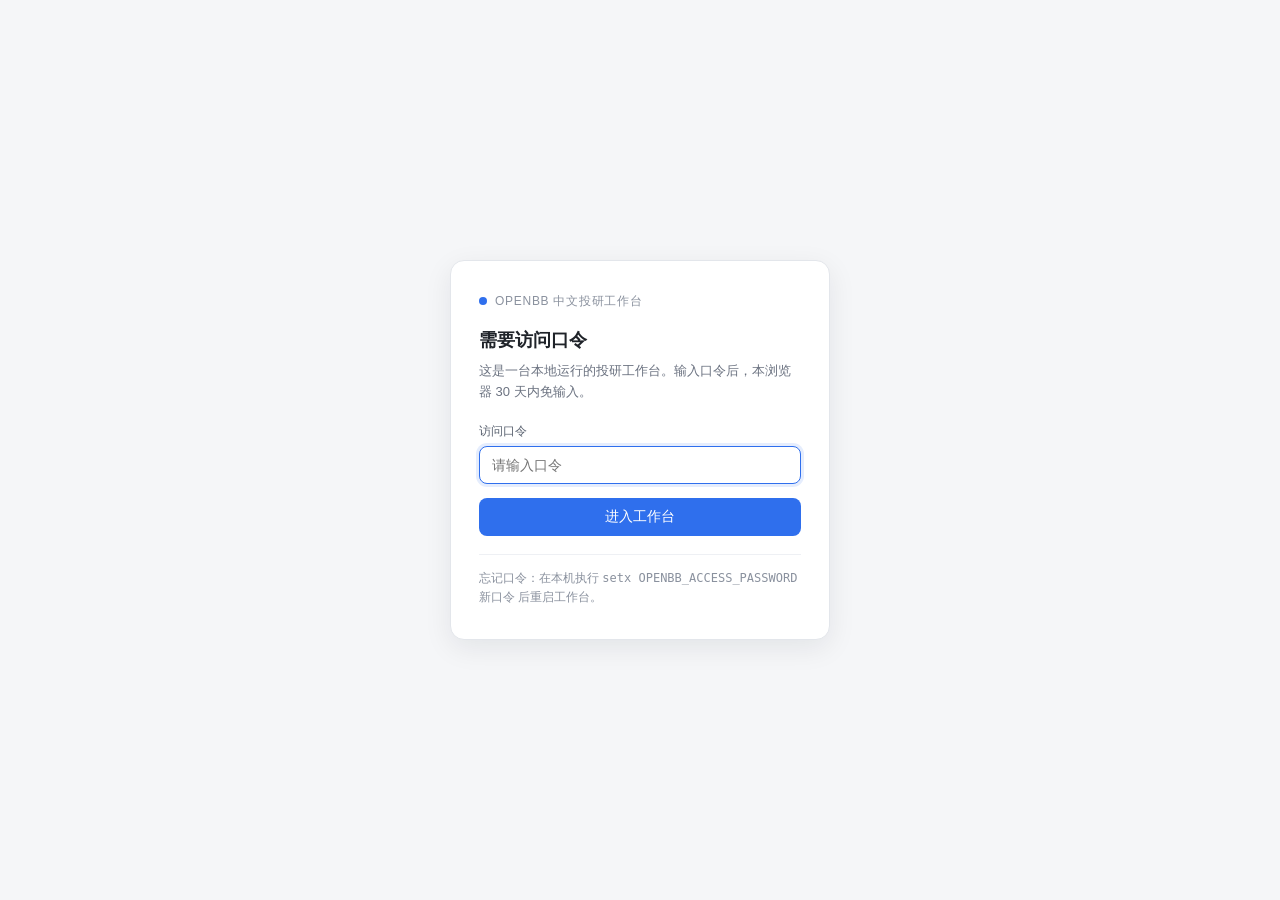
==== frontend/auth.html @ ef137098 "feat(v2.1.0): 免账号公网入口 + 口令一键直达 + 命名隧道备用方案 用户诉求：不要域名、不要机构验证，只要「一个入口打开就是工作台」。  ## 一、口令直达（新增 /auth 登录入口" ====
<!DOCTYPE html>
<html lang="zh-CN">
<head>
  <meta charset="UTF-8">
  <meta name="viewport" content="width=device-width, initial-scale=1.0">
  <title>访问口令 · OpenBB 中文投研工作台</title>
  <link rel="icon" href="favicon.ico" type="image/x-icon">
  <style>
    /* 独立登录页：不依赖 theme.css，保证任何主题下都可读 */
    :root { color-scheme: light; }
    * { box-sizing: border-box; }
    body {
      margin: 0; min-height: 100vh;
      display: flex; align-items: center; justify-content: center;
      background: #f5f6f8; color: #1f2329;
      font-family: -apple-system, BlinkMacSystemFont, "Segoe UI", "Microsoft YaHei", sans-serif;
    }
    .card {
      width: min(92vw, 380px); padding: 32px 28px;
      background: #fff; border: 1px solid #e3e6eb; border-radius: 14px;
      box-shadow: 0 8px 28px rgba(16, 24, 40, .08);
    }
    .brand { display: flex; align-items: center; gap: 8px; margin-bottom: 18px; }
    .dot { width: 8px; height: 8px; border-radius: 50%; background: #2f6fed; }
    .brand span { font-size: 12px; letter-spacing: .06em; color: #8a919e; }
    h1 { font-size: 18px; margin: 0 0 8px; font-weight: 600; }
    p { font-size: 13px; line-height: 1.65; color: #6b7280; margin: 0 0 20px; }
    label { display: block; font-size: 12px; color: #5a6270; margin-bottom: 6px; }
    input[type="password"] {
      width: 100%; padding: 10px 12px; font-size: 14px;
      border: 1px solid #d3d8e0; border-radius: 8px; outline: none;
      transition: border-color .15s, box-shadow .15s;
    }
    input[type="password"]:focus { border-color: #2f6fed; box-shadow: 0 0 0 3px rgba(47, 111, 237, .12); }
    button {
      width: 100%; margin-top: 14px; padding: 10px;
      font-size: 14px; font-weight: 500; color: #fff; background: #2f6fed;
      border: 0; border-radius: 8px; cursor: pointer; transition: background .15s;
    }
    button:hover { background: #255cc4; }
    .err { display: none; margin-top: 12px; font-size: 12px; color: #d64545; }
    .err.on { display: block; }
    .hint { margin-top: 18px; padding-top: 14px; border-top: 1px solid #eef0f4; font-size: 12px; color: #8a919e; line-height: 1.6; }
  </style>
</head>
<body>
  <div class="card">
    <div class="brand"><i class="dot"></i><span>OPENBB 中文投研工作台</span></div>
    <h1>需要访问口令</h1>
    <p>这是一台本地运行的投研工作台。输入口令后，本浏览器 30 天内免输入。</p>
    <form method="get" action="/auth">
      <label for="token">访问口令</label>
      <input id="token" type="password" name="token" placeholder="请输入口令"
             autofocus autocomplete="current-password" required>
      <button type="submit">进入工作台</button>
    </form>
    <div class="err" id="err">口令不正确，请重试</div>
    <div class="hint">忘记口令：在本机执行 <code>setx OPENBB_ACCESS_PASSWORD 新口令</code> 后重启工作台。</div>
  </div>
  <script>
    // 服务端校验失败会 302 回 /auth?error=1，这里据此显示错误提示
    if (location.search.indexOf("error=1") > -1) {
      document.getElementById("err").classList.add("on");
      document.getElementById("token").value = "";
    }
  </script>
</body>
</html>
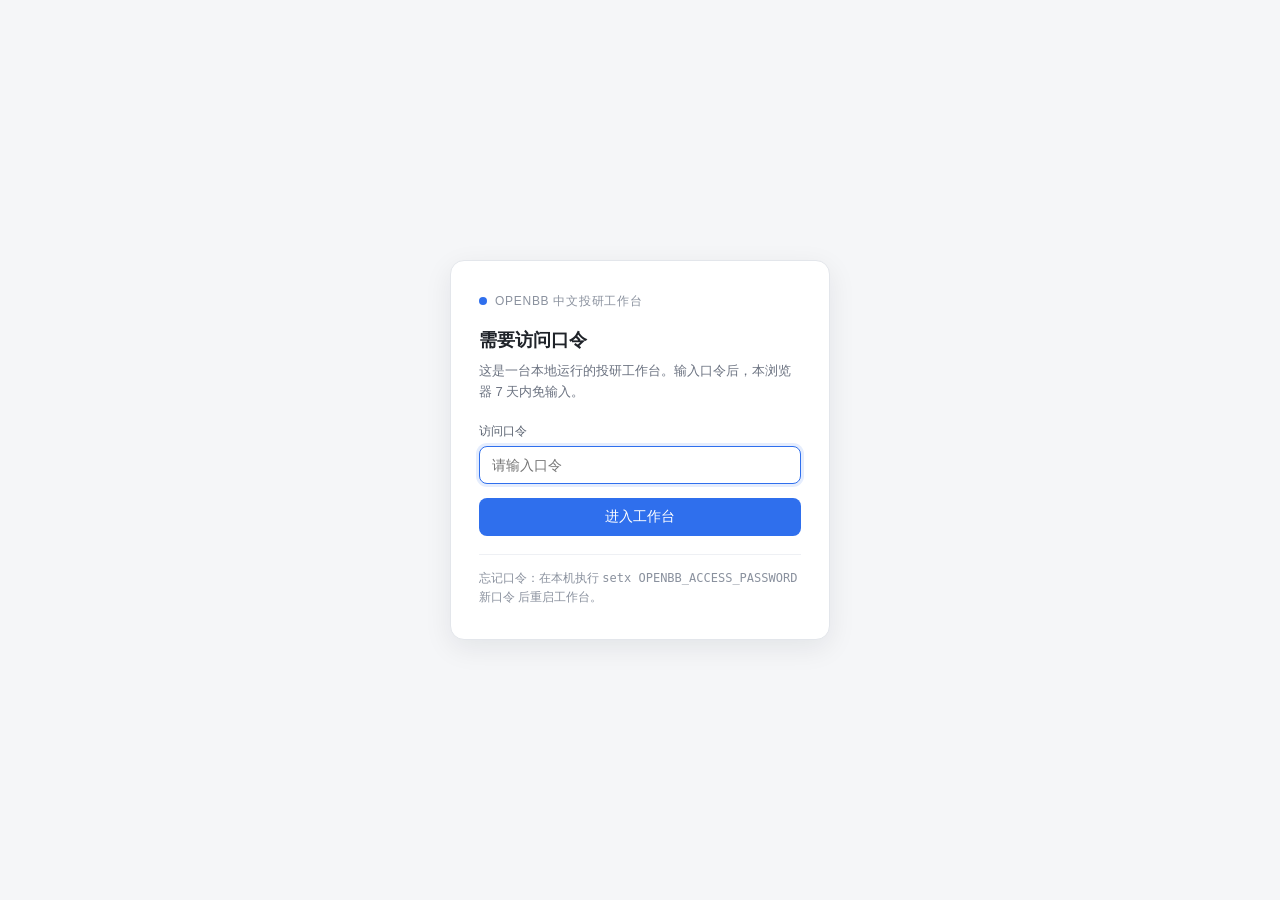
==== commit 72e5d6a8: "feat(auth): 口令随机session+POST登录+登出+health分级收敛+F5还原+429归因拆分（REQ-20261109-01 AR-02/03/14 第1步） - AR-02: " ====
--- a/frontend/auth.html
+++ b/frontend/auth.html
@@ -47,8 +47,9 @@
   <div class="card">
     <div class="brand"><i class="dot"></i><span>OPENBB 中文投研工作台</span></div>
     <h1>需要访问口令</h1>
-    <p>这是一台本地运行的投研工作台。输入口令后，本浏览器 30 天内免输入。</p>
-    <form method="get" action="/auth">
+    <p>这是一台本地运行的投研工作台。输入口令后，本浏览器 7 天内免输入。</p>
+    <!-- AR-02（REQ-20261109-01）：改 POST 提交，口令不进 URL/浏览器历史；成功后 Cookie 为随机会话而非口令原文 -->
+    <form method="post" action="/auth">
       <label for="token">访问口令</label>
       <input id="token" type="password" name="token" placeholder="请输入口令"
              autofocus autocomplete="current-password" required>
@@ -58,7 +59,7 @@
     <div class="hint">忘记口令：在本机执行 <code>setx OPENBB_ACCESS_PASSWORD 新口令</code> 后重启工作台。</div>
   </div>
   <script>
-    // 服务端校验失败会 302 回 /auth?error=1，这里据此显示错误提示
+    // 服务端校验失败会 303 回 /auth?error=1，这里据此显示错误提示
     if (location.search.indexOf("error=1") > -1) {
       document.getElementById("err").classList.add("on");
       document.getElementById("token").value = "";
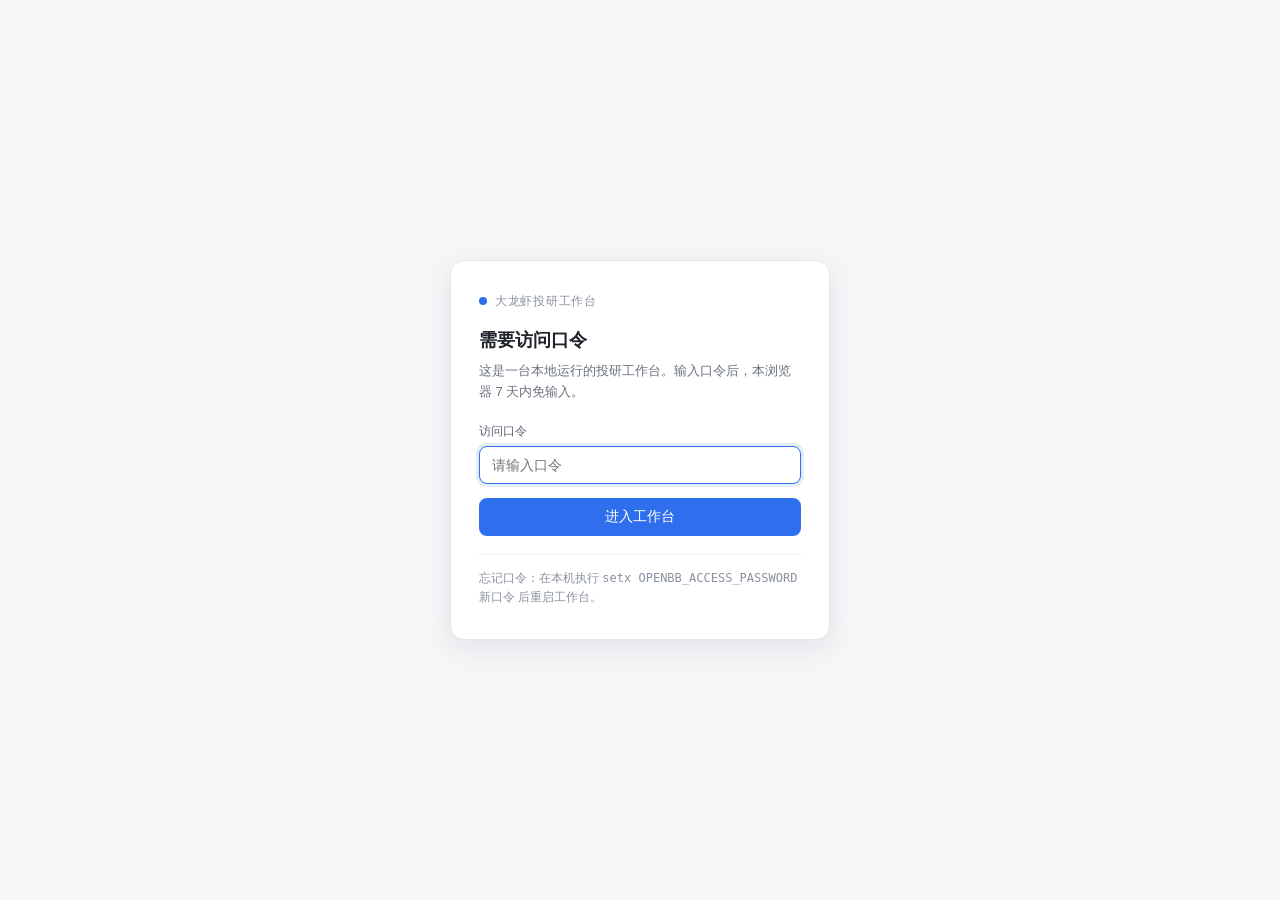
==== commit 6d127868: "chore(rename): 软件更名大龙虾投研工作台（dalongxia） - 开源链：Dockerfile/compose/README/LICENSE/docs 镜像与仓库路径 openbb-c" ====
--- a/frontend/auth.html
+++ b/frontend/auth.html
@@ -3,7 +3,7 @@
 <head>
   <meta charset="UTF-8">
   <meta name="viewport" content="width=device-width, initial-scale=1.0">
-  <title>访问口令 · OpenBB 中文投研工作台</title>
+  <title>访问口令 · 大龙虾投研工作台</title>
   <link rel="icon" href="favicon.ico" type="image/x-icon">
   <style>
     /* 独立登录页：不依赖 theme.css，保证任何主题下都可读 */
@@ -45,7 +45,7 @@
 </head>
 <body>
   <div class="card">
-    <div class="brand"><i class="dot"></i><span>OPENBB 中文投研工作台</span></div>
+    <div class="brand"><i class="dot"></i><span>大龙虾投研工作台</span></div>
     <h1>需要访问口令</h1>
     <p>这是一台本地运行的投研工作台。输入口令后，本浏览器 7 天内免输入。</p>
     <!-- AR-02（REQ-20261109-01）：改 POST 提交，口令不进 URL/浏览器历史；成功后 Cookie 为随机会话而非口令原文 -->
